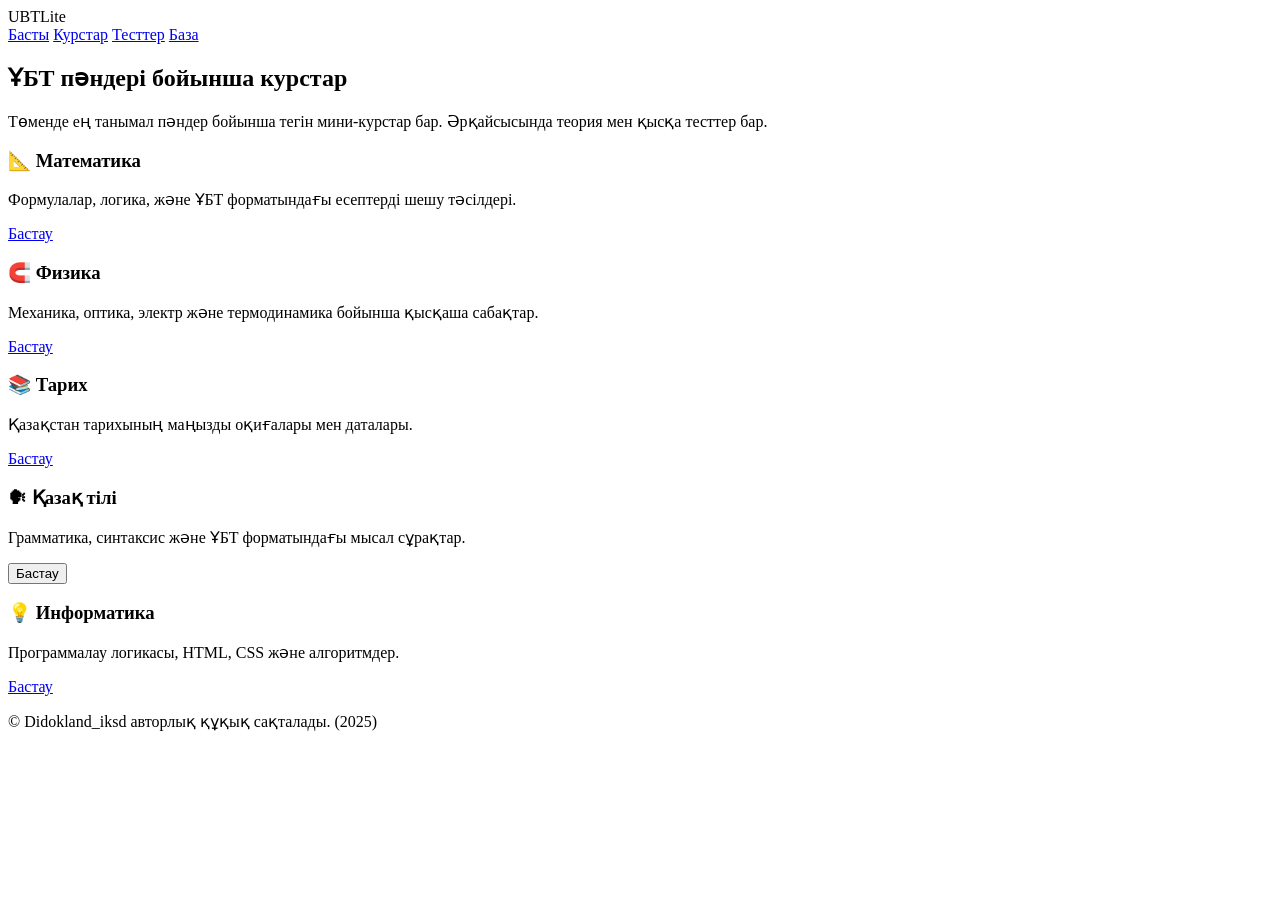
==== courses.html @ f7059e63 "Add files via upload" ====
<!DOCTYPE html>
<html lang="kk">
<head>
  <meta charset="UTF-8">
  <meta name="viewport" content="width=device-width, initial-scale=1.0">
  <title>Курстар | ҰБТ — жеңіл нұсқа</title>
  <link rel="stylesheet" href="style2.css">
</head>
<body>
  <header class="navbar">
    <div class="logo">UBT<span>Lite</span></div>
    <nav>
      <a href="index.html">Басты</a>
      <a href="courses.html" class="active">Курстар</a>
      <a href="tests.html">Тесттер</a>
      <a href="database.html">База</a>
    </nav>
  </header>

  <section class="hero">
    <h1>ҰБТ пәндері бойынша курстар</h1>
    <p>Төменде ең танымал пәндер бойынша тегін мини-курстар бар. Әрқайсысында теория мен қысқа тесттер бар.</p>
  </section>

  <section class="features">
    <div class="feature-box">
      <h3>📐 Математика</h3>
      <p>Формулалар, логика, және ҰБТ форматындағы есептерді шешу тәсілдері.</p>
      <a href="math.html" class="btn primary"> Бастау</a>
    </div>

    <div class="feature-box">
      <h3>🧲 Физика</h3>
      <p>Механика, оптика, электр және термодинамика бойынша қысқаша сабақтар.</p>
      <a href="physics.html" class="btn primary"> Бастау</a>
    </div>

    <div class="feature-box">
      <h3>📚 Тарих</h3>
      <p>Қазақстан тарихының маңызды оқиғалары мен даталары.</p>
      <a href="history.html" class="btn primary"> Бастау</a>
    </div>

    <div class="feature-box">
      <h3>🗣 Қазақ тілі</h3>
      <p>Грамматика, синтаксис және ҰБТ форматындағы мысал сұрақтар.</p>
      <button class="btn primary">Бастау</button>
    </div>

    <div class="feature-box">
      <h3>💡 Информатика</h3>
      <p>Программалау логикасы, HTML, CSS және алгоритмдер.</p>
      <a href="informatics.html" class="btn primary"> Бастау</a>
    </div>
  </section>

  <footer>
    <p>© Didokland_iksd авторлық құқық сақталады. (2025)</p>
  </footer>
</body>
</html>
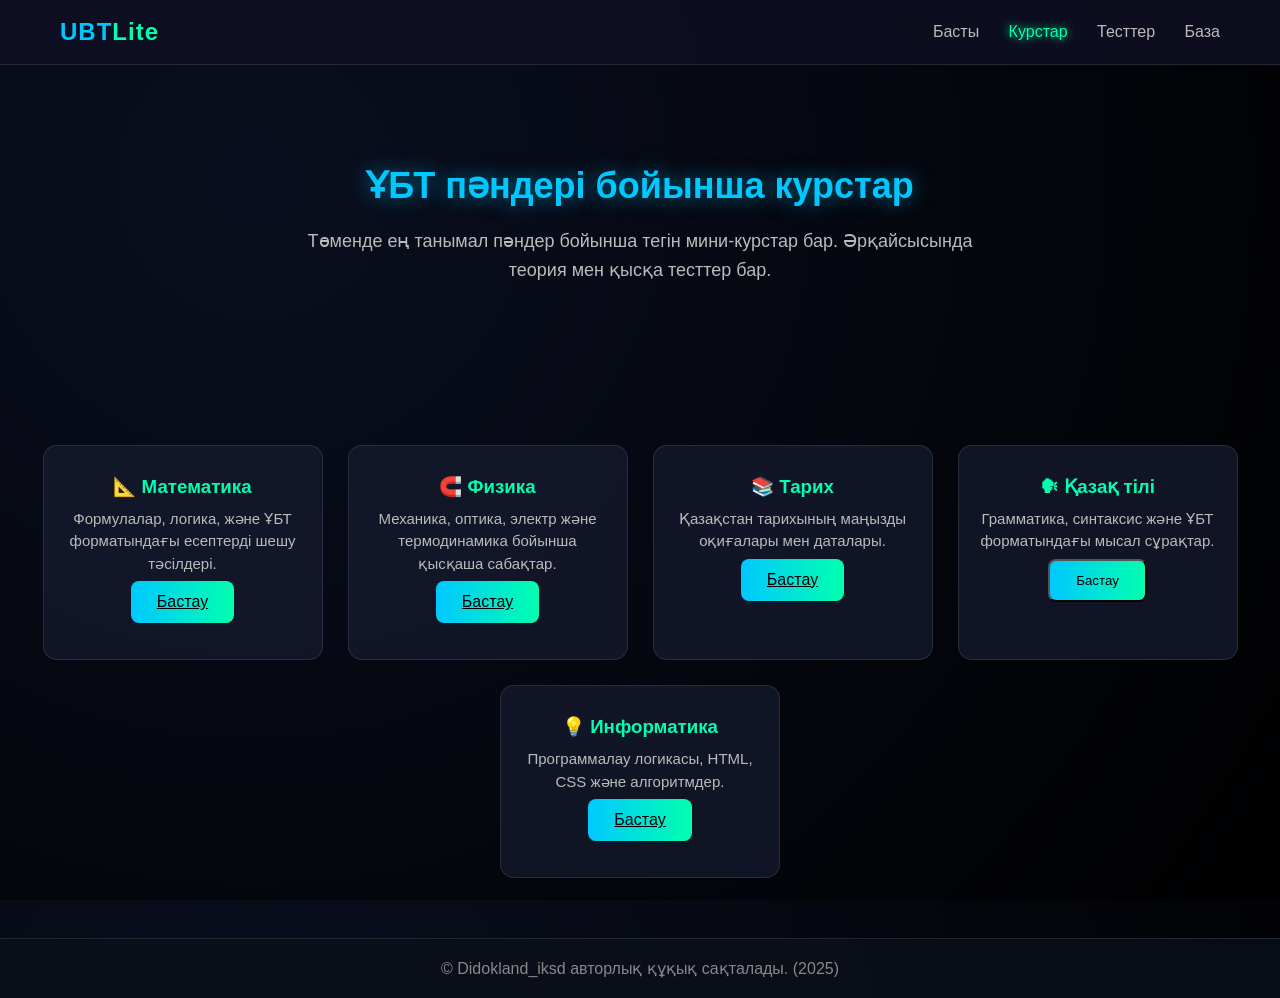
==== commit d477bb28: "Update courses.html" ====
--- a/courses.html
+++ b/courses.html
@@ -7,6 +7,11 @@
   <link rel="stylesheet" href="style2.css">
 </head>
 <body>
+  
+  <!-- Фоновый блок -->
+<div class="bg-slider"></div>
+
+
   <header class="navbar">
     <div class="logo">UBT<span>Lite</span></div>
     <nav>
@@ -16,6 +21,8 @@
       <a href="database.html">База</a>
     </nav>
   </header>
+
+
 
   <section class="hero">
     <h1>ҰБТ пәндері бойынша курстар</h1>
@@ -53,7 +60,7 @@
       <a href="informatics.html" class="btn primary"> Бастау</a>
     </div>
   </section>
-
+<script src="script.js"></script>
   <footer>
     <p>© Didokland_iksd авторлық құқық сақталады. (2025)</p>
   </footer>
--- a/style2.css
+++ b/style2.css
@@ -0,0 +1,341 @@
+/* ======= БАЗОВЫЙ СТИЛЬ ======= */
+* {
+  margin: 0;
+  padding: 0;
+  box-sizing: border-box;
+  font-family: "Poppins", sans-serif;
+}
+
+body {
+  background: radial-gradient(circle at 20% 20%, #0a0f1f, #000);
+  color: #e0e0e0;
+  min-height: 100vh;
+  display: flex;
+  flex-direction: column;
+}
+
+/* ======= НАВИГАЦИЯ ======= */
+.navbar {
+  display: flex;
+  justify-content: space-between;
+  align-items: center;
+  padding: 18px 60px;
+  background: rgba(15, 15, 35, 0.8);
+  border-bottom: 1px solid rgba(255, 255, 255, 0.1);
+  backdrop-filter: blur(10px);
+}
+
+.logo {
+  font-size: 24px;
+  font-weight: 600;
+  color: #00c8ff;
+  letter-spacing: 1px;
+}
+
+.logo span {
+  color: #00ffae;
+}
+
+.navbar nav a {
+  text-decoration: none;
+  color: #bbb;
+  margin-left: 25px;
+  font-size: 16px;
+  transition: 0.3s;
+}
+
+.navbar nav a:hover,
+.navbar nav a.active {
+  color: #00ffae;
+  text-shadow: 0 0 10px #00ffae;
+}
+
+/* ======= ГЛАВНЫЙ ЭКРАН ======= */
+.hero {
+  text-align: center;
+  padding: 100px 40px 60px;
+}
+
+.hero h1 {
+  font-size: 36px;
+  color: #00c8ff;
+  text-shadow: 0 0 20px #00c8ff88;
+  margin-bottom: 20px;
+}
+
+.hero p {
+  max-width: 700px;
+  margin: 0 auto 40px;
+  color: #bbb;
+  line-height: 1.6;
+  font-size: 18px;
+}
+
+/* ======= КНОПКИ ======= */
+.btn {
+  display: inline-block;
+  padding: 12px 26px;
+  border-radius: 8px;
+  margin: 6px;
+  cursor: pointer;
+  font-weight: 500;
+  transition: all 0.3s ease;
+}
+
+.btn.primary {
+  background: linear-gradient(90deg, #00c8ff, #00ffae);
+  color: #000;
+}
+
+.btn.primary:hover {
+  box-shadow: 0 0 20px #00ffae88;
+}
+
+.btn.secondary {
+  border: 1px solid #00c8ff;
+  color: #00c8ff;
+}
+
+.btn.secondary:hover {
+  background: #00c8ff;
+  color: #000;
+  box-shadow: 0 0 15px #00c8ff;
+}
+
+.btn.login {
+  border: 1px solid #00ffae;
+  color: #00ffae;
+}
+
+.btn.login:hover {
+  background: #00ffae;
+  color: #000;
+  box-shadow: 0 0 20px #00ffae;
+}
+
+/* ======= БЛОКИ ======= */
+.features {
+  display: flex;
+  justify-content: center;
+  flex-wrap: wrap;
+  gap: 25px;
+  padding: 60px 40px;
+}
+
+.feature-box {
+  background: rgba(20, 25, 45, 0.8);
+  border: 1px solid rgba(255, 255, 255, 0.1);
+  border-radius: 14px;
+  width: 280px;
+  padding: 30px 20px;
+  text-align: center;
+  transition: 0.3s;
+}
+
+.feature-box:hover {
+  transform: translateY(-8px);
+  box-shadow: 0 0 30px #00c8ff44;
+}
+
+.feature-box h3 {
+  color: #00ffae;
+  margin-bottom: 10px;
+}
+
+.feature-box p {
+  color: #bbb;
+  font-size: 15px;
+  line-height: 1.5;
+}
+
+/* ======= МОДАЛЬНОЕ ОКНО ======= */
+.modal {
+  display: none;
+  position: fixed;
+  z-index: 10;
+  left: 0;
+  top: 0;
+  width: 100%;
+  height: 100%;
+  background-color: rgba(10, 10, 20, 0.8);
+  justify-content: center;
+  align-items: center;
+}
+
+.modal-content {
+  background: #101525;
+  padding: 30px;
+  border-radius: 10px;
+  text-align: center;
+  width: 320px;
+  box-shadow: 0 0 25px #00ffae33;
+}
+
+.modal-content h2 {
+  margin-bottom: 10px;
+  color: #00c8ff;
+}
+
+.modal-content p {
+  color: #bbb;
+  margin-bottom: 15px;
+  font-size: 14px;
+}
+
+.modal-content input {
+  width: 100%;
+  padding: 10px;
+  margin: 8px 0;
+  border-radius: 6px;
+  border: 1px solid #00c8ff;
+  background: #0a0f1f;
+  color: #fff;
+}
+
+.modal-buttons {
+  margin-top: 10px;
+}
+
+/* ======= ПОДВАЛ ======= */
+footer {
+  margin-top: auto;
+  text-align: center;
+  padding: 20px;
+  color: #888;
+  border-top: 1px solid rgba(255, 255, 255, 0.1);
+  background: rgba(10, 15, 25, 0.8);
+}
+
+/* ======= АДАПТИВ ======= */
+@media (max-width: 768px) {
+  .navbar {
+    flex-direction: column;
+    padding: 14px;
+  }
+  .features {
+    flex-direction: column;
+    align-items: center;
+  }
+  .hero h1 {
+    font-size: 28px;
+  }
+}
+/* Фоновая секция */
+.login-section {
+  background: url('mktu_bg.jpg') no-repeat center center/cover; /* фото университета */
+  background-size: cover;
+  background-position: center;
+  width: 300px;
+  min-height: 40vh;
+  height: 300px;
+  display: flex;
+  position: fixed;
+  top: 20%;
+  justify-content: center;
+  align-items: center;
+  padding: 50px 0;
+}
+
+/* Карточка логина */
+.login-card {
+  background-size: cover;
+  background-position: center;
+  padding: 40px;
+  border-radius: 15px;
+  width: 350px;
+  text-align: center;
+  box-shadow: 0 8px 20px rgba(0,0,0,0.5);
+  color: #fff;
+}
+
+.login-card h2 {
+  color: #00ffff;
+  margin-bottom: 20px;
+  font-size: 28px;
+}
+
+.login-card input {
+  width: 100%;
+  padding: 12px 10px;
+  margin: 10px 0;
+  border-radius: 8px;
+  border: none;
+}
+
+.login-card .btn {
+  width: 100%;
+  padding: 12px;
+  margin-top: 15px;
+  border-radius: 8px;
+  border: none;
+  background: linear-gradient(90deg, #00ffff, #00ff7f);
+  color: #000;
+  font-weight: bold;
+  cursor: pointer;
+  transition: 0.3s;
+}
+
+.login-card .btn:hover {
+  transform: translateY(-2px);
+  box-shadow: 0 6px 12px rgba(0,255,255,0.5);
+}
+
+.login-card a {
+  color: #00ff7f;
+  text-decoration: none;
+  font-weight: bold;
+}
+body {
+  margin: 0;
+  height: 100vh;
+  
+}
+
+/* Контент сайта */
+.site-content {
+  padding: 50px;
+}
+.site-content h1 {
+  margin-bottom: 20px;
+}
+
+/* Вертикальная лента поверх всего */
+.vertical-carousel {
+  position: fixed;       /* поверх всех элементов */
+  top: 150px;             /* отступ сверху */
+  right: 20px;           /* отступ справа */
+  width: 120px;          /* ширина ленты */
+  height: 400px;         /* высота ленты */
+  overflow: hidden;
+  pointer-events: none;  /* клики проходят через блок */
+  z-index: 9999;         /* поверх всего */
+  display: flex;
+  flex-direction: column;
+  align-items: center;
+  background: rgba(255,255,255,0.05);
+  border-radius: 15px;
+  padding: 10px;
+}
+
+
+/* Трек с картинками */
+.vertical-track {
+  display: flex;
+  flex-direction: column;
+  gap: 15px;
+  animation: scroll-vertical 8s linear infinite;
+}
+
+/* Картинки */
+.vertical-track img {
+  width: 100px;
+  height: 100px;
+  border-radius: 10px;
+  object-fit: cover;
+}
+
+/* Анимация вертикальной прокрутки */
+@keyframes scroll-vertical {
+  0% { transform: translateY(0); }
+  100% { transform: translateY(-70%); } /* смещение трека вверх */
+}
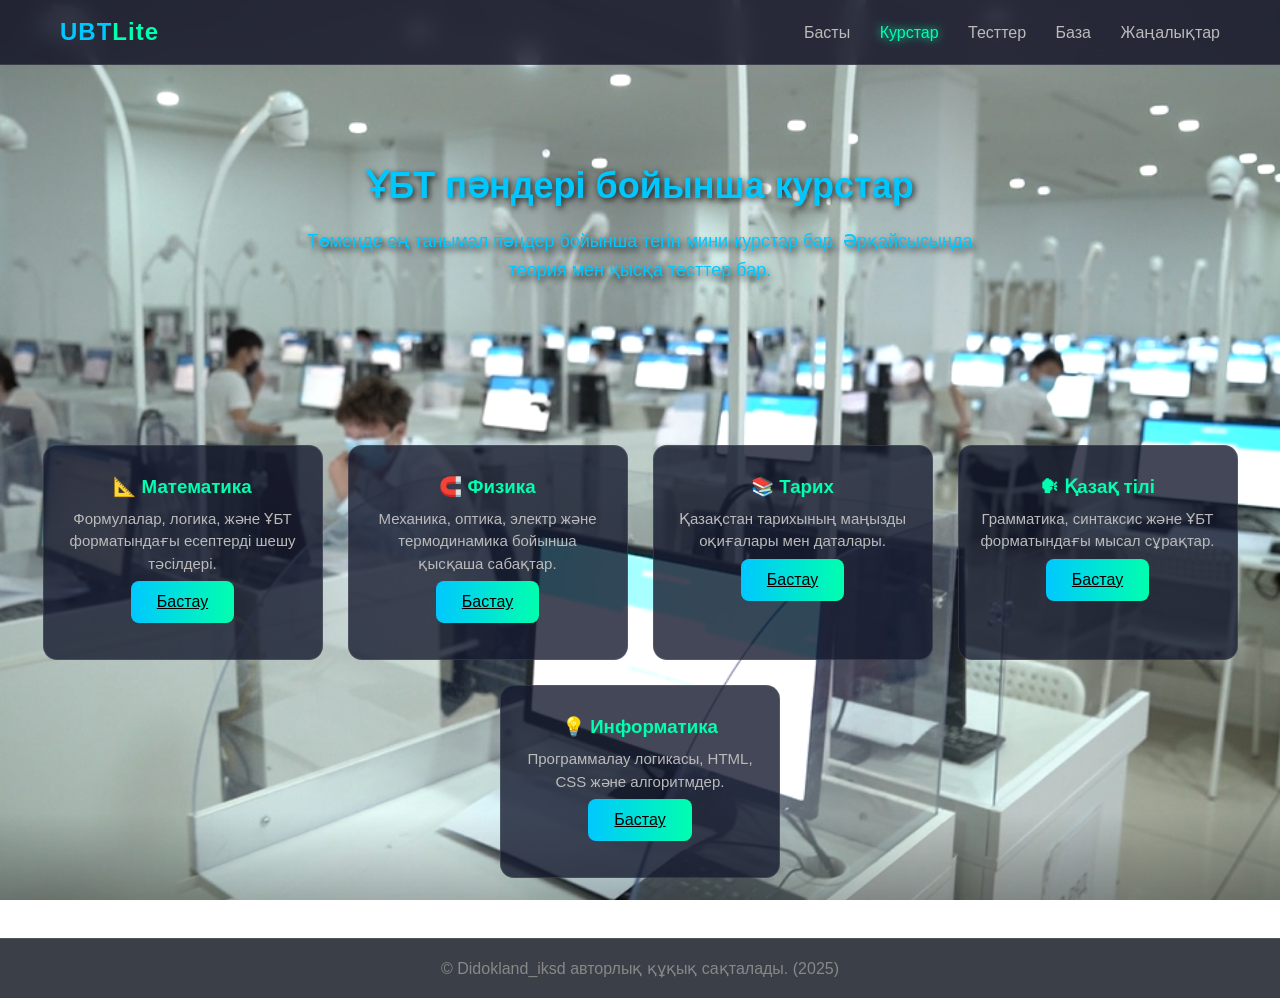
==== commit 3f4e64f4: "Update courses.html" ====
--- a/courses.html
+++ b/courses.html
@@ -19,6 +19,7 @@
       <a href="courses.html" class="active">Курстар</a>
       <a href="tests.html">Тесттер</a>
       <a href="database.html">База</a>
+      <a href="info.html">Жаңалықтар</a>
     </nav>
   </header>
 
@@ -51,7 +52,7 @@
     <div class="feature-box">
       <h3>🗣 Қазақ тілі</h3>
       <p>Грамматика, синтаксис және ҰБТ форматындағы мысал сұрақтар.</p>
-      <button class="btn primary">Бастау</button>
+      <a href="qaz.html" class="btn primary"> Бастау</a>
     </div>
 
     <div class="feature-box">
@@ -59,6 +60,7 @@
       <p>Программалау логикасы, HTML, CSS және алгоритмдер.</p>
       <a href="informatics.html" class="btn primary"> Бастау</a>
     </div>
+
   </section>
 <script src="script.js"></script>
   <footer>
--- a/style2.css
+++ b/style2.css
@@ -7,12 +7,16 @@
 }
 
 body {
-  background: radial-gradient(circle at 20% 20%, #0a0f1f, #000);
+  margin: 0;
+  padding: 0;
+
+  background-attachment: fixed;  /* красиво фиксируется */
   color: #e0e0e0;
   min-height: 100vh;
   display: flex;
   flex-direction: column;
 }
+
 
 /* ======= НАВИГАЦИЯ ======= */
 .navbar {
@@ -61,14 +65,18 @@
   color: #00c8ff;
   text-shadow: 0 0 20px #00c8ff88;
   margin-bottom: 20px;
+  text-shadow: 2px 2px 6px rgba(0, 0, 0, 0.8);
+
 }
 
 .hero p {
   max-width: 700px;
   margin: 0 auto 40px;
-  color: #bbb;
+  color: #00c8ff;
   line-height: 1.6;
   font-size: 18px;
+  text-shadow: 2px 4px 6px rgba(0, 0, 0, 0.8);
+;
 }
 
 /* ======= КНОПКИ ======= */
@@ -93,18 +101,21 @@
 
 .btn.secondary {
   border: 1px solid #00c8ff;
-  color: #00c8ff;
+  color: #0c1214;
+  box-shadow: 2px 2px 6px rgba(0, 0, 0, 0.8);
+
 }
 
 .btn.secondary:hover {
   background: #00c8ff;
   color: #000;
-  box-shadow: 0 0 15px #00c8ff;
+  box-shadow: 0 4px 15px #000000;
+
 }
 
 .btn.login {
   border: 1px solid #00ffae;
-  color: #00ffae;
+  color: #000000;
 }
 
 .btn.login:hover {
@@ -285,11 +296,6 @@
   text-decoration: none;
   font-weight: bold;
 }
-body {
-  margin: 0;
-  height: 100vh;
-  
-}
 
 /* Контент сайта */
 .site-content {
@@ -299,7 +305,7 @@
   margin-bottom: 20px;
 }
 
-/* Вертикальная лента поверх всего */
+/* Вертикальная карусель */
 .vertical-carousel {
   position: fixed;       /* поверх всех элементов */
   top: 150px;             /* отступ сверху */
@@ -307,7 +313,6 @@
   width: 120px;          /* ширина ленты */
   height: 400px;         /* высота ленты */
   overflow: hidden;
-  pointer-events: none;  /* клики проходят через блок */
   z-index: 9999;         /* поверх всего */
   display: flex;
   flex-direction: column;
@@ -317,13 +322,12 @@
   padding: 10px;
 }
 
-
 /* Трек с картинками */
 .vertical-track {
   display: flex;
   flex-direction: column;
   gap: 15px;
-  animation: scroll-vertical 8s linear infinite;
+  animation: scroll-vertical 12s linear infinite;
 }
 
 /* Картинки */
@@ -332,10 +336,53 @@
   height: 100px;
   border-radius: 10px;
   object-fit: cover;
+  cursor: pointer;
+  pointer-events: auto;
+}
+
+/* Ссылки вокруг картинок */
+.vertical-track a {
+  display: block;
+  pointer-events: auto;
 }
 
 /* Анимация вертикальной прокрутки */
 @keyframes scroll-vertical {
   0% { transform: translateY(0); }
   100% { transform: translateY(-70%); } /* смещение трека вверх */
-}+}
+
+
+.bg-slider {
+    position: fixed;
+    top: 0;
+    left: 0;
+    width: 100%;
+    height: 100%;
+    background-size: cover;
+    background-position: center;
+    background-repeat: no-repeat;
+    z-index: -1;
+    transition: opacity 1s ease;
+    opacity: 1;
+}
+.topics ul {
+  display: grid;
+  grid-template-columns: repeat(2, 1fr); /* 2 баған */
+  gap: 10px;
+  list-style: none;
+  padding: 0;
+}
+
+.topics li {
+  background: rgba(0, 0, 0, 0.3);
+  padding: 10px;
+  border-radius: 8px;
+  text-shadow: 0 0 5px #000;
+}
+.container {
+  background: rgba(0, 0, 0, 0.45);
+  padding: 25px;
+  border-radius: 14px;
+  backdrop-filter: blur(4px); /* өте әдемі эффект */
+}
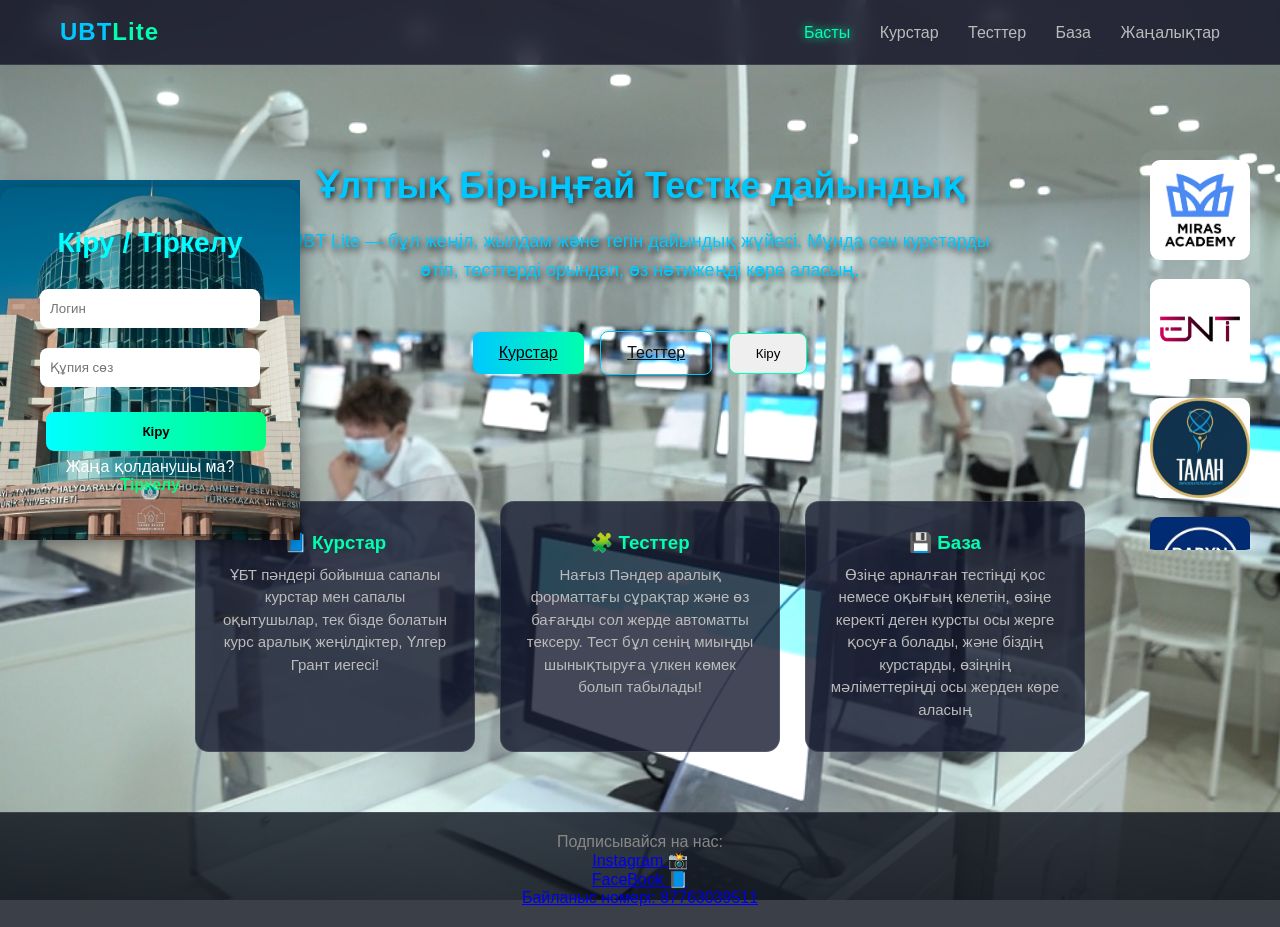
==== commit dc68051f: "Update courses.html" ====
--- a/courses.html
+++ b/courses.html
@@ -7,7 +7,12 @@
   <link rel="stylesheet" href="style2.css">
 </head>
 <body>
-  
+  <script>
+  if (!localStorage.getItem("loggedIn")) {
+    window.location.href = "index.html";
+  }
+</script>
+
   <!-- Фоновый блок -->
 <div class="bg-slider"></div>
 
@@ -68,3 +73,4 @@
   </footer>
 </body>
 </html>
+
